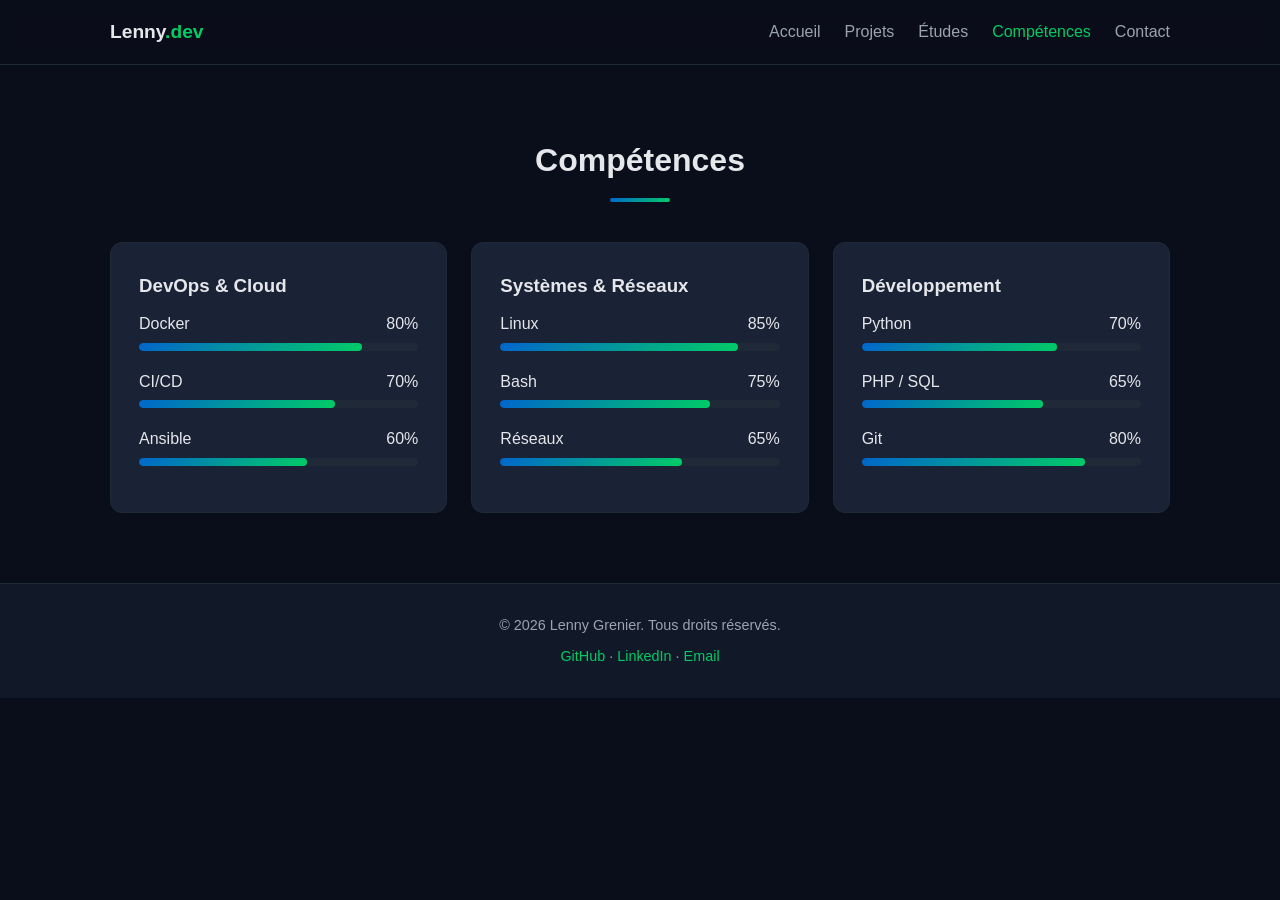
==== competences.html @ e181a486 "first push first push" ====
<!DOCTYPE html>
<html lang="fr">
<head>
  <meta charset="UTF-8">
  <meta name="viewport" content="width=device-width, initial-scale=1.0">
  <title>Compétences | Lenny Grenier</title>
  <link rel="stylesheet" href="/css/style.css">
</head>
<body>
  <div id="header"></div>

  <section>
    <div class="container">
      <h2 class="section-title">Compétences</h2>
      <div class="grid">

        <!-- ✏️ AJUSTE LES NIVEAUX (data-level = pourcentage) -->
        <div class="card">
          <h3>DevOps & Cloud</h3>
          <div class="skill">
            <div class="skill-head"><span>Docker</span><span>80%</span></div>
            <div class="bar"><div class="bar-fill" data-level="80"></div></div>
          </div>
          <div class="skill">
            <div class="skill-head"><span>CI/CD</span><span>70%</span></div>
            <div class="bar"><div class="bar-fill" data-level="70"></div></div>
          </div>
          <div class="skill">
            <div class="skill-head"><span>Ansible</span><span>60%</span></div>
            <div class="bar"><div class="bar-fill" data-level="60"></div></div>
          </div>
        </div>

        <div class="card">
          <h3>Systèmes & Réseaux</h3>
          <div class="skill">
            <div class="skill-head"><span>Linux</span><span>85%</span></div>
            <div class="bar"><div class="bar-fill" data-level="85"></div></div>
          </div>
          <div class="skill">
            <div class="skill-head"><span>Bash</span><span>75%</span></div>
            <div class="bar"><div class="bar-fill" data-level="75"></div></div>
          </div>
          <div class="skill">
            <div class="skill-head"><span>Réseaux</span><span>65%</span></div>
            <div class="bar"><div class="bar-fill" data-level="65"></div></div>
          </div>
        </div>

        <div class="card">
          <h3>Développement</h3>
          <div class="skill">
            <div class="skill-head"><span>Python</span><span>70%</span></div>
            <div class="bar"><div class="bar-fill" data-level="70"></div></div>
          </div>
          <div class="skill">
            <div class="skill-head"><span>PHP / SQL</span><span>65%</span></div>
            <div class="bar"><div class="bar-fill" data-level="65"></div></div>
          </div>
          <div class="skill">
            <div class="skill-head"><span>Git</span><span>80%</span></div>
            <div class="bar"><div class="bar-fill" data-level="80"></div></div>
          </div>
        </div>

      </div>
    </div>
  </section>

  <div id="footer"></div>
  <script src="/js/main.js"></script>
</body>
</html>
---- css/style.css ----
:root {
  --bg: #0a0e1a;
  --bg-secondary: #111827;
  --card: #1a2236;
  --text: #e5e7eb;
  --muted: #9ca3af;
  --blue: #0066cc;
  --green: #00cc66;
  --gradient: linear-gradient(135deg, #0066cc, #00cc66);
}

* { box-sizing: border-box; margin: 0; padding: 0; }
html { scroll-behavior: smooth; }

body {
  font-family: -apple-system, BlinkMacSystemFont, "Segoe UI", Roboto, Arial, sans-serif;
  background: var(--bg);
  color: var(--text);
  line-height: 1.6;
}

a { color: var(--green); text-decoration: none; }
a:hover { text-decoration: underline; }

.container { max-width: 1100px; margin: 0 auto; padding: 0 20px; }

/* Navbar */
nav {
  position: sticky; top: 0; z-index: 100;
  background: rgba(10, 14, 26, 0.9);
  backdrop-filter: blur(10px);
  border-bottom: 1px solid #1f2937;
}
nav .container {
  display: flex; justify-content: space-between; align-items: center;
  height: 64px;
}
.logo { font-weight: 700; font-size: 1.2rem; color: var(--text); }
.logo span { color: var(--green); }
.nav-links { display: flex; gap: 24px; list-style: none; }
.nav-links a { color: var(--muted); font-weight: 500; transition: color .2s; }
.nav-links a:hover, .nav-links a.active { color: var(--green); text-decoration: none; }
.burger { display: none; background: none; border: none; color: var(--text); font-size: 1.6rem; cursor: pointer; }

/* Hero */
.hero { padding: 100px 0 80px; text-align: center; }
.hero h1 { font-size: clamp(2rem, 6vw, 3.5rem); margin-bottom: 12px; }
.hero h1 span {
  background: var(--gradient);
  -webkit-background-clip: text; background-clip: text;
  -webkit-text-fill-color: transparent;
}
.hero .subtitle { font-size: 1.3rem; color: var(--muted); margin-bottom: 24px; }
.hero p.lead { max-width: 640px; margin: 0 auto 32px; color: var(--muted); }

/* Boutons */
.btn {
  display: inline-block; padding: 12px 28px; border-radius: 8px;
  font-weight: 600; transition: transform .2s, box-shadow .2s; border: none; cursor: pointer;
}
.btn-primary { background: var(--gradient); color: #fff; }
.btn-primary:hover { transform: translateY(-2px); box-shadow: 0 6px 20px rgba(0,204,102,.3); text-decoration: none; }
.btn-outline { border: 2px solid var(--green); color: var(--green); background: transparent; margin-left: 10px; }
.btn-outline:hover { background: var(--green); color: var(--bg); text-decoration: none; }

/* Sections */
section { padding: 70px 0; }
section.alt { background: var(--bg-secondary); }
.section-title { font-size: 2rem; margin-bottom: 40px; text-align: center; }
.section-title::after {
  content: ""; display: block; width: 60px; height: 4px;
  background: var(--gradient); margin: 12px auto 0; border-radius: 2px;
}

/* Grilles et cartes */
.grid { display: grid; grid-template-columns: repeat(auto-fit, minmax(300px, 1fr)); gap: 24px; }
.card {
  background: var(--card); border-radius: 12px; padding: 28px;
  border: 1px solid #1f2937; transition: transform .25s, border-color .25s;
}
.card:hover { transform: translateY(-5px); border-color: var(--green); }
.card h3 { margin-bottom: 10px; }
.card p { color: var(--muted); margin-bottom: 14px; }
.card .icon { font-size: 2rem; margin-bottom: 12px; }

.tags { display: flex; flex-wrap: wrap; gap: 8px; margin-top: 12px; }
.tag {
  background: rgba(0, 204, 102, .12); color: var(--green);
  padding: 4px 12px; border-radius: 20px; font-size: .8rem; font-weight: 500;
}

/* Timeline (études) */
.timeline { border-left: 3px solid var(--green); padding-left: 28px; max-width: 760px; margin: 0 auto; }
.timeline-item { position: relative; margin-bottom: 36px; }
.timeline-item::before {
  content: ""; position: absolute; left: -38px; top: 6px;
  width: 16px; height: 16px; background: var(--green); border-radius: 50%;
  border: 3px solid var(--bg);
}
.timeline-item .date { color: var(--green); font-weight: 600; font-size: .9rem; }
.timeline-item h3 { margin: 4px 0; }
.timeline-item p { color: var(--muted); }

/* Compétences */
.skill { margin-bottom: 18px; }
.skill-head { display: flex; justify-content: space-between; margin-bottom: 6px; font-weight: 500; }
.bar { height: 8px; background: #1f2937; border-radius: 4px; overflow: hidden; }
.bar-fill { height: 100%; background: var(--gradient); border-radius: 4px; width: 0; transition: width 1.2s ease; }

/* Contact */
.contact-grid { display: grid; grid-template-columns: repeat(auto-fit, minmax(240px, 1fr)); gap: 20px; }
.contact-card {
  background: var(--card); padding: 28px; border-radius: 12px; text-align: center;
  border: 1px solid #1f2937; transition: transform .25s, border-color .25s; color: var(--text);
}
.contact-card:hover { transform: translateY(-5px); border-color: var(--green); text-decoration: none; }
.contact-card .icon { font-size: 2.2rem; margin-bottom: 10px; }
.contact-card h4 { margin-bottom: 6px; }
.contact-card p { color: var(--muted); font-size: .9rem; word-break: break-all; }

.availability {
  max-width: 600px; margin: 50px auto 0; padding: 24px;
  background: rgba(0, 204, 102, .08); border: 1px solid var(--green);
  border-radius: 12px; text-align: center;
}

/* Footer */
footer {
  background: var(--bg-secondary); text-align: center; padding: 30px 0;
  color: var(--muted); border-top: 1px solid #1f2937; font-size: .9rem;
}

/* Responsive */
@media (max-width: 768px) {
  .burger { display: block; }
  .nav-links {
    display: none; position: absolute; top: 64px; left: 0; right: 0;
    flex-direction: column; background: var(--bg-secondary);
    padding: 20px; gap: 16px; border-bottom: 1px solid #1f2937;
  }
  .nav-links.open { display: flex; }
  .btn-outline { margin: 12px 0 0; }
}
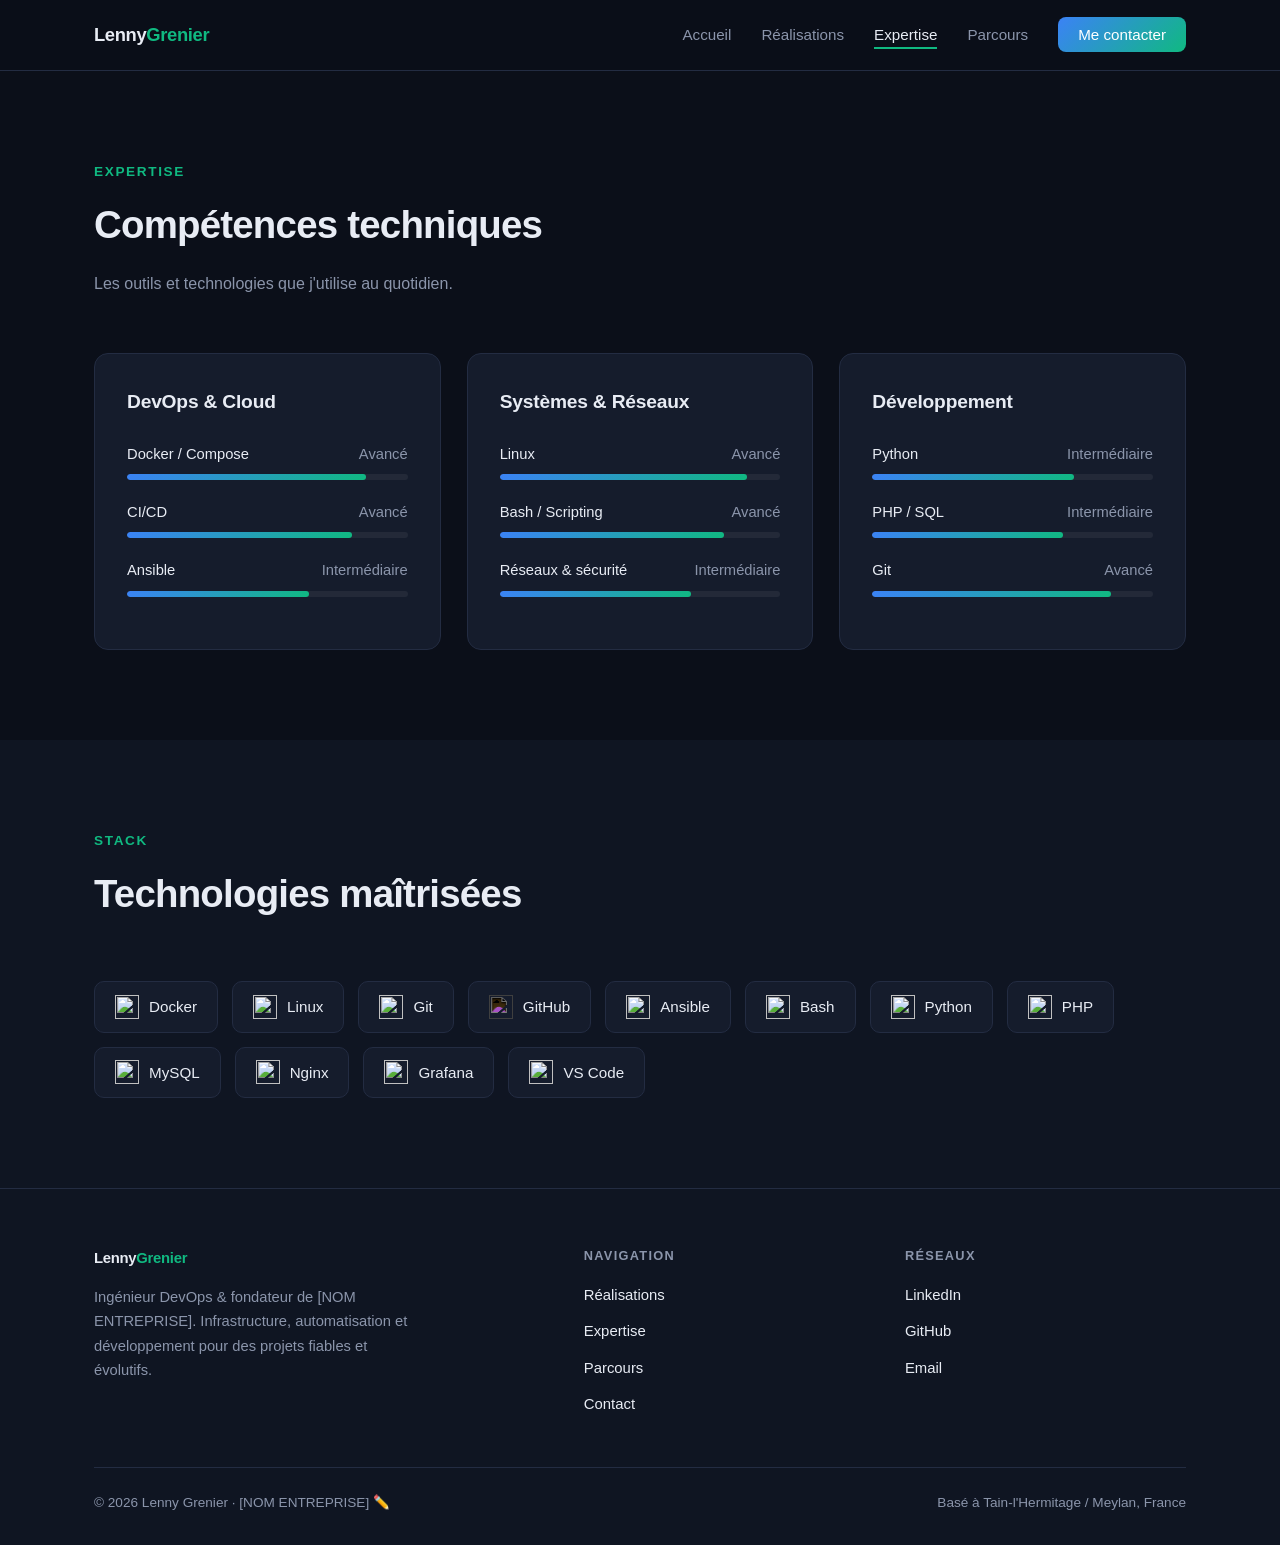
==== commit d1e45b9f: "modif" ====
--- a/competences.html
+++ b/competences.html
@@ -3,7 +3,8 @@
 <head>
   <meta charset="UTF-8">
   <meta name="viewport" content="width=device-width, initial-scale=1.0">
-  <title>Compétences | Lenny Grenier</title>
+  <title>Expertise | Lenny Grenier</title>
+  <meta name="description" content="Compétences techniques de Lenny Grenier : DevOps, systèmes Linux, réseaux, développement.">
   <link rel="stylesheet" href="/css/style.css">
 </head>
 <body>
@@ -11,58 +12,58 @@
 
   <section>
     <div class="container">
-      <h2 class="section-title">Compétences</h2>
+      <div class="section-head">
+        <p class="eyebrow">Expertise</p>
+        <h2>Compétences techniques</h2>
+        <p>Les outils et technologies que j'utilise au quotidien.</p>
+      </div>
+
       <div class="grid">
-
-        <!-- ✏️ AJUSTE LES NIVEAUX (data-level = pourcentage) -->
+        <!-- ✏️ AJUSTE LES NIVEAUX (data-level = %) -->
         <div class="card">
-          <h3>DevOps & Cloud</h3>
-          <div class="skill">
-            <div class="skill-head"><span>Docker</span><span>80%</span></div>
-            <div class="bar"><div class="bar-fill" data-level="80"></div></div>
-          </div>
-          <div class="skill">
-            <div class="skill-head"><span>CI/CD</span><span>70%</span></div>
-            <div class="bar"><div class="bar-fill" data-level="70"></div></div>
-          </div>
-          <div class="skill">
-            <div class="skill-head"><span>Ansible</span><span>60%</span></div>
-            <div class="bar"><div class="bar-fill" data-level="60"></div></div>
-          </div>
+          <h3 style="margin-bottom:24px">DevOps & Cloud</h3>
+          <div class="skill"><div class="skill-head"><span>Docker / Compose</span><span>Avancé</span></div><div class="bar"><div class="bar-fill" data-level="85"></div></div></div>
+          <div class="skill"><div class="skill-head"><span>CI/CD</span><span>Avancé</span></div><div class="bar"><div class="bar-fill" data-level="80"></div></div></div>
+          <div class="skill"><div class="skill-head"><span>Ansible</span><span>Intermédiaire</span></div><div class="bar"><div class="bar-fill" data-level="65"></div></div></div>
         </div>
 
         <div class="card">
-          <h3>Systèmes & Réseaux</h3>
-          <div class="skill">
-            <div class="skill-head"><span>Linux</span><span>85%</span></div>
-            <div class="bar"><div class="bar-fill" data-level="85"></div></div>
-          </div>
-          <div class="skill">
-            <div class="skill-head"><span>Bash</span><span>75%</span></div>
-            <div class="bar"><div class="bar-fill" data-level="75"></div></div>
-          </div>
-          <div class="skill">
-            <div class="skill-head"><span>Réseaux</span><span>65%</span></div>
-            <div class="bar"><div class="bar-fill" data-level="65"></div></div>
-          </div>
+          <h3 style="margin-bottom:24px">Systèmes & Réseaux</h3>
+          <div class="skill"><div class="skill-head"><span>Linux</span><span>Avancé</span></div><div class="bar"><div class="bar-fill" data-level="88"></div></div></div>
+          <div class="skill"><div class="skill-head"><span>Bash / Scripting</span><span>Avancé</span></div><div class="bar"><div class="bar-fill" data-level="80"></div></div></div>
+          <div class="skill"><div class="skill-head"><span>Réseaux & sécurité</span><span>Intermédiaire</span></div><div class="bar"><div class="bar-fill" data-level="68"></div></div></div>
         </div>
 
         <div class="card">
-          <h3>Développement</h3>
-          <div class="skill">
-            <div class="skill-head"><span>Python</span><span>70%</span></div>
-            <div class="bar"><div class="bar-fill" data-level="70"></div></div>
-          </div>
-          <div class="skill">
-            <div class="skill-head"><span>PHP / SQL</span><span>65%</span></div>
-            <div class="bar"><div class="bar-fill" data-level="65"></div></div>
-          </div>
-          <div class="skill">
-            <div class="skill-head"><span>Git</span><span>80%</span></div>
-            <div class="bar"><div class="bar-fill" data-level="80"></div></div>
-          </div>
+          <h3 style="margin-bottom:24px">Développement</h3>
+          <div class="skill"><div class="skill-head"><span>Python</span><span>Intermédiaire</span></div><div class="bar"><div class="bar-fill" data-level="72"></div></div></div>
+          <div class="skill"><div class="skill-head"><span>PHP / SQL</span><span>Intermédiaire</span></div><div class="bar"><div class="bar-fill" data-level="68"></div></div></div>
+          <div class="skill"><div class="skill-head"><span>Git</span><span>Avancé</span></div><div class="bar"><div class="bar-fill" data-level="85"></div></div></div>
         </div>
+      </div>
+    </div>
+  </section>
 
+  <!-- LOGOS TECHNOLOGIES (icônes CDN gratuites) -->
+  <section class="alt">
+    <div class="container">
+      <div class="section-head">
+        <p class="eyebrow">Stack</p>
+        <h2>Technologies maîtrisées</h2>
+      </div>
+      <div class="tech-wrap">
+        <div class="tech"><img src="https://cdn.jsdelivr.net/gh/devicons/devicon/icons/docker/docker-original.svg" alt="">Docker</div>
+        <div class="tech"><img src="https://cdn.jsdelivr.net/gh/devicons/devicon/icons/linux/linux-original.svg" alt="">Linux</div>
+        <div class="tech"><img src="https://cdn.jsdelivr.net/gh/devicons/devicon/icons/git/git-original.svg" alt="">Git</div>
+        <div class="tech"><img src="https://cdn.jsdelivr.net/gh/devicons/devicon/icons/github/github-original.svg" alt="" style="filter:invert(1)">GitHub</div>
+        <div class="tech"><img src="https://cdn.jsdelivr.net/gh/devicons/devicon/icons/ansible/ansible-original.svg" alt="">Ansible</div>
+        <div class="tech"><img src="https://cdn.jsdelivr.net/gh/devicons/devicon/icons/bash/bash-original.svg" alt="">Bash</div>
+        <div class="tech"><img src="https://cdn.jsdelivr.net/gh/devicons/devicon/icons/python/python-original.svg" alt="">Python</div>
+        <div class="tech"><img src="https://cdn.jsdelivr.net/gh/devicons/devicon/icons/php/php-original.svg" alt="">PHP</div>
+        <div class="tech"><img src="https://cdn.jsdelivr.net/gh/devicons/devicon/icons/mysql/mysql-original.svg" alt="">MySQL</div>
+        <div class="tech"><img src="https://cdn.jsdelivr.net/gh/devicons/devicon/icons/nginx/nginx-original.svg" alt="">Nginx</div>
+        <div class="tech"><img src="https://cdn.jsdelivr.net/gh/devicons/devicon/icons/grafana/grafana-original.svg" alt="">Grafana</div>
+        <div class="tech"><img src="https://cdn.jsdelivr.net/gh/devicons/devicon/icons/vscode/vscode-original.svg" alt="">VS Code</div>
       </div>
     </div>
   </section>
--- a/css/style.css
+++ b/css/style.css
@@ -1,143 +1,238 @@
 :root {
-  --bg: #0a0e1a;
-  --bg-secondary: #111827;
-  --card: #1a2236;
-  --text: #e5e7eb;
-  --muted: #9ca3af;
-  --blue: #0066cc;
-  --green: #00cc66;
-  --gradient: linear-gradient(135deg, #0066cc, #00cc66);
+  --bg: #0b0f19;
+  --bg-alt: #0f1522;
+  --card: #151c2c;
+  --border: #232c42;
+  --text: #e8ecf4;
+  --muted: #8b95ab;
+  --accent: #3b82f6;
+  --accent-2: #10b981;
+  --gradient: linear-gradient(135deg, #3b82f6, #10b981);
+  --radius: 14px;
+  --shadow: 0 10px 40px rgba(0, 0, 0, .35);
 }
 
 * { box-sizing: border-box; margin: 0; padding: 0; }
 html { scroll-behavior: smooth; }
 
 body {
-  font-family: -apple-system, BlinkMacSystemFont, "Segoe UI", Roboto, Arial, sans-serif;
+  font-family: "Inter", -apple-system, BlinkMacSystemFont, "Segoe UI", Roboto, sans-serif;
   background: var(--bg);
   color: var(--text);
-  line-height: 1.6;
-}
-
-a { color: var(--green); text-decoration: none; }
-a:hover { text-decoration: underline; }
-
-.container { max-width: 1100px; margin: 0 auto; padding: 0 20px; }
-
-/* Navbar */
+  line-height: 1.65;
+  -webkit-font-smoothing: antialiased;
+}
+
+img { max-width: 100%; display: block; }
+a { color: var(--accent); text-decoration: none; transition: color .2s; }
+a:hover { color: var(--accent-2); }
+
+.container { max-width: 1140px; margin: 0 auto; padding: 0 24px; }
+section { padding: 90px 0; }
+section.alt { background: var(--bg-alt); }
+
+/* ---------- Navbar ---------- */
 nav {
   position: sticky; top: 0; z-index: 100;
-  background: rgba(10, 14, 26, 0.9);
-  backdrop-filter: blur(10px);
-  border-bottom: 1px solid #1f2937;
-}
-nav .container {
-  display: flex; justify-content: space-between; align-items: center;
-  height: 64px;
-}
-.logo { font-weight: 700; font-size: 1.2rem; color: var(--text); }
-.logo span { color: var(--green); }
-.nav-links { display: flex; gap: 24px; list-style: none; }
-.nav-links a { color: var(--muted); font-weight: 500; transition: color .2s; }
-.nav-links a:hover, .nav-links a.active { color: var(--green); text-decoration: none; }
+  background: rgba(11, 15, 25, .85);
+  backdrop-filter: blur(14px);
+  border-bottom: 1px solid var(--border);
+}
+nav .container { display: flex; justify-content: space-between; align-items: center; height: 70px; }
+.logo { font-weight: 800; font-size: 1.15rem; color: var(--text); letter-spacing: -.02em; }
+.logo span { color: var(--accent-2); }
+.nav-links { display: flex; align-items: center; gap: 30px; list-style: none; }
+.nav-links a { color: var(--muted); font-size: .95rem; font-weight: 500; }
+.nav-links a:hover, .nav-links a.active { color: var(--text); }
+.nav-links a.active { border-bottom: 2px solid var(--accent-2); padding-bottom: 4px; }
+.nav-cta {
+  background: var(--gradient); color: #fff !important;
+  padding: 9px 20px; border-radius: 8px; font-weight: 600;
+  border-bottom: none !important;
+}
 .burger { display: none; background: none; border: none; color: var(--text); font-size: 1.6rem; cursor: pointer; }
 
-/* Hero */
-.hero { padding: 100px 0 80px; text-align: center; }
-.hero h1 { font-size: clamp(2rem, 6vw, 3.5rem); margin-bottom: 12px; }
-.hero h1 span {
-  background: var(--gradient);
-  -webkit-background-clip: text; background-clip: text;
-  -webkit-text-fill-color: transparent;
-}
-.hero .subtitle { font-size: 1.3rem; color: var(--muted); margin-bottom: 24px; }
-.hero p.lead { max-width: 640px; margin: 0 auto 32px; color: var(--muted); }
-
-/* Boutons */
+/* ---------- Hero ---------- */
+.hero { padding: 110px 0 90px; }
+.hero-grid { display: grid; grid-template-columns: 1.3fr 1fr; gap: 60px; align-items: center; }
+.badge {
+  display: inline-flex; align-items: center; gap: 8px;
+  padding: 7px 16px; border-radius: 999px;
+  background: rgba(16, 185, 129, .1); border: 1px solid rgba(16, 185, 129, .3);
+  color: var(--accent-2); font-size: .85rem; font-weight: 600; margin-bottom: 24px;
+}
+.badge::before { content: ""; width: 8px; height: 8px; border-radius: 50%; background: var(--accent-2); animation: pulse 2s infinite; }
+@keyframes pulse { 0%, 100% { opacity: 1; } 50% { opacity: .35; } }
+
+.hero h1 { font-size: clamp(2.2rem, 5vw, 3.6rem); line-height: 1.1; letter-spacing: -.03em; margin-bottom: 20px; }
+.hero h1 span { background: var(--gradient); -webkit-background-clip: text; background-clip: text; -webkit-text-fill-color: transparent; }
+.hero .lead { font-size: 1.15rem; color: var(--muted); max-width: 560px; margin-bottom: 36px; }
+.hero-actions { display: flex; gap: 14px; flex-wrap: wrap; }
+
+.hero-photo { position: relative; }
+.hero-photo::before {
+  content: ""; position: absolute; inset: -14px;
+  background: var(--gradient); border-radius: 24px; opacity: .25; filter: blur(30px);
+}
+.photo-frame {
+  position: relative; aspect-ratio: 1 / 1; border-radius: 22px; overflow: hidden;
+  border: 1px solid var(--border); box-shadow: var(--shadow);
+  background: linear-gradient(135deg, #1a2540, #0f1a30);
+}
+.photo-frame img { width: 100%; height: 100%; object-fit: cover; }
+
+/* ---------- Boutons ---------- */
 .btn {
-  display: inline-block; padding: 12px 28px; border-radius: 8px;
-  font-weight: 600; transition: transform .2s, box-shadow .2s; border: none; cursor: pointer;
+  display: inline-block; padding: 13px 28px; border-radius: 10px;
+  font-weight: 600; font-size: .95rem; cursor: pointer; border: none;
+  transition: transform .2s, box-shadow .2s, background .2s;
 }
 .btn-primary { background: var(--gradient); color: #fff; }
-.btn-primary:hover { transform: translateY(-2px); box-shadow: 0 6px 20px rgba(0,204,102,.3); text-decoration: none; }
-.btn-outline { border: 2px solid var(--green); color: var(--green); background: transparent; margin-left: 10px; }
-.btn-outline:hover { background: var(--green); color: var(--bg); text-decoration: none; }
-
-/* Sections */
-section { padding: 70px 0; }
-section.alt { background: var(--bg-secondary); }
-.section-title { font-size: 2rem; margin-bottom: 40px; text-align: center; }
-.section-title::after {
-  content: ""; display: block; width: 60px; height: 4px;
-  background: var(--gradient); margin: 12px auto 0; border-radius: 2px;
-}
-
-/* Grilles et cartes */
-.grid { display: grid; grid-template-columns: repeat(auto-fit, minmax(300px, 1fr)); gap: 24px; }
+.btn-primary:hover { transform: translateY(-2px); box-shadow: 0 8px 28px rgba(59, 130, 246, .35); color: #fff; }
+.btn-outline { background: transparent; color: var(--text); border: 1px solid var(--border); }
+.btn-outline:hover { border-color: var(--accent-2); color: var(--accent-2); }
+
+/* ---------- Chiffres clés ---------- */
+.stats { padding: 0 0 80px; }
+.stats-grid {
+  display: grid; grid-template-columns: repeat(4, 1fr); gap: 1px;
+  background: var(--border); border: 1px solid var(--border);
+  border-radius: var(--radius); overflow: hidden;
+}
+.stat { background: var(--card); padding: 32px 20px; text-align: center; }
+.stat .num { font-size: 2.2rem; font-weight: 800; background: var(--gradient); -webkit-background-clip: text; background-clip: text; -webkit-text-fill-color: transparent; }
+.stat .label { color: var(--muted); font-size: .9rem; margin-top: 4px; }
+
+/* ---------- Titres de section ---------- */
+.section-head { margin-bottom: 56px; max-width: 640px; }
+.section-head .eyebrow { color: var(--accent-2); font-size: .85rem; font-weight: 700; letter-spacing: .12em; text-transform: uppercase; margin-bottom: 10px; }
+.section-head h2 { font-size: clamp(1.8rem, 4vw, 2.4rem); letter-spacing: -.02em; margin-bottom: 14px; }
+.section-head p { color: var(--muted); }
+
+/* ---------- Grilles & cartes ---------- */
+.grid { display: grid; grid-template-columns: repeat(auto-fit, minmax(300px, 1fr)); gap: 26px; }
 .card {
-  background: var(--card); border-radius: 12px; padding: 28px;
-  border: 1px solid #1f2937; transition: transform .25s, border-color .25s;
-}
-.card:hover { transform: translateY(-5px); border-color: var(--green); }
-.card h3 { margin-bottom: 10px; }
-.card p { color: var(--muted); margin-bottom: 14px; }
-.card .icon { font-size: 2rem; margin-bottom: 12px; }
-
-.tags { display: flex; flex-wrap: wrap; gap: 8px; margin-top: 12px; }
+  background: var(--card); border: 1px solid var(--border);
+  border-radius: var(--radius); padding: 32px;
+  transition: transform .25s, border-color .25s, box-shadow .25s;
+}
+.card:hover { transform: translateY(-5px); border-color: rgba(16, 185, 129, .5); box-shadow: var(--shadow); }
+.card .icon {
+  width: 52px; height: 52px; display: grid; place-items: center;
+  font-size: 1.5rem; border-radius: 12px; margin-bottom: 20px;
+  background: rgba(59, 130, 246, .1); border: 1px solid rgba(59, 130, 246, .25);
+}
+.card h3 { font-size: 1.2rem; margin-bottom: 10px; letter-spacing: -.01em; }
+.card p { color: var(--muted); font-size: .96rem; }
+
+/* ---------- Cartes projets ---------- */
+.project { padding: 0; overflow: hidden; display: flex; flex-direction: column; }
+.project-img {
+  aspect-ratio: 16 / 9; overflow: hidden;
+  background: linear-gradient(135deg, #16223d, #0e2a28);
+}
+.project-img img { width: 100%; height: 100%; object-fit: cover; transition: transform .5s; }
+.project:hover .project-img img { transform: scale(1.05); }
+.project-body { padding: 26px 28px 30px; display: flex; flex-direction: column; flex: 1; }
+.project-meta { color: var(--accent-2); font-size: .8rem; font-weight: 700; letter-spacing: .08em; text-transform: uppercase; margin-bottom: 8px; }
+.project-body h3 { margin-bottom: 10px; }
+.project-body .tags { margin-top: auto; padding-top: 18px; }
+.project-link { display: inline-block; margin-top: 16px; font-weight: 600; font-size: .92rem; }
+
+.tags { display: flex; flex-wrap: wrap; gap: 8px; }
 .tag {
-  background: rgba(0, 204, 102, .12); color: var(--green);
-  padding: 4px 12px; border-radius: 20px; font-size: .8rem; font-weight: 500;
-}
-
-/* Timeline (études) */
-.timeline { border-left: 3px solid var(--green); padding-left: 28px; max-width: 760px; margin: 0 auto; }
-.timeline-item { position: relative; margin-bottom: 36px; }
+  background: rgba(255, 255, 255, .04); border: 1px solid var(--border);
+  color: var(--muted); padding: 4px 12px; border-radius: 6px; font-size: .78rem; font-weight: 500;
+}
+
+/* ---------- À propos ---------- */
+.about-grid { display: grid; grid-template-columns: 1fr 1.4fr; gap: 60px; align-items: center; }
+.about-text p { color: var(--muted); margin-bottom: 16px; }
+.about-text p strong { color: var(--text); }
+.checklist { list-style: none; margin-top: 20px; }
+.checklist li { padding: 7px 0 7px 30px; position: relative; color: var(--text); }
+.checklist li::before { content: "✓"; position: absolute; left: 0; color: var(--accent-2); font-weight: 800; }
+
+/* ---------- Technologies ---------- */
+.tech-wrap { display: flex; flex-wrap: wrap; gap: 14px; }
+.tech {
+  display: flex; align-items: center; gap: 10px;
+  background: var(--card); border: 1px solid var(--border);
+  padding: 12px 20px; border-radius: 10px; font-weight: 500; font-size: .95rem;
+  transition: border-color .2s, transform .2s;
+}
+.tech:hover { border-color: var(--accent-2); transform: translateY(-2px); }
+.tech img { width: 24px; height: 24px; }
+
+/* ---------- Compétences (barres) ---------- */
+.skill { margin-bottom: 20px; }
+.skill-head { display: flex; justify-content: space-between; font-size: .92rem; margin-bottom: 8px; }
+.skill-head span:last-child { color: var(--muted); }
+.bar { height: 6px; background: rgba(255, 255, 255, .06); border-radius: 99px; overflow: hidden; }
+.bar-fill { height: 100%; width: 0; background: var(--gradient); border-radius: 99px; transition: width 1.2s cubic-bezier(.22, 1, .36, 1); }
+
+/* ---------- Timeline ---------- */
+.timeline { position: relative; max-width: 780px; padding-left: 36px; }
+.timeline::before { content: ""; position: absolute; left: 6px; top: 8px; bottom: 8px; width: 2px; background: var(--border); }
+.timeline-item { position: relative; margin-bottom: 40px; }
 .timeline-item::before {
-  content: ""; position: absolute; left: -38px; top: 6px;
-  width: 16px; height: 16px; background: var(--green); border-radius: 50%;
-  border: 3px solid var(--bg);
-}
-.timeline-item .date { color: var(--green); font-weight: 600; font-size: .9rem; }
-.timeline-item h3 { margin: 4px 0; }
+  content: ""; position: absolute; left: -36px; top: 8px; width: 14px; height: 14px;
+  border-radius: 50%; background: var(--bg); border: 3px solid var(--accent-2);
+}
+.timeline-item .date { color: var(--accent-2); font-size: .85rem; font-weight: 700; letter-spacing: .06em; }
+.timeline-item h3 { margin: 6px 0 4px; font-size: 1.2rem; }
+.timeline-item .org { color: var(--muted); font-size: .92rem; margin-bottom: 8px; }
 .timeline-item p { color: var(--muted); }
 
-/* Compétences */
-.skill { margin-bottom: 18px; }
-.skill-head { display: flex; justify-content: space-between; margin-bottom: 6px; font-weight: 500; }
-.bar { height: 8px; background: #1f2937; border-radius: 4px; overflow: hidden; }
-.bar-fill { height: 100%; background: var(--gradient); border-radius: 4px; width: 0; transition: width 1.2s ease; }
-
-/* Contact */
-.contact-grid { display: grid; grid-template-columns: repeat(auto-fit, minmax(240px, 1fr)); gap: 20px; }
+/* ---------- Contact ---------- */
+.contact-grid { display: grid; grid-template-columns: repeat(auto-fit, minmax(240px, 1fr)); gap: 22px; }
 .contact-card {
-  background: var(--card); padding: 28px; border-radius: 12px; text-align: center;
-  border: 1px solid #1f2937; transition: transform .25s, border-color .25s; color: var(--text);
-}
-.contact-card:hover { transform: translateY(-5px); border-color: var(--green); text-decoration: none; }
-.contact-card .icon { font-size: 2.2rem; margin-bottom: 10px; }
-.contact-card h4 { margin-bottom: 6px; }
-.contact-card p { color: var(--muted); font-size: .9rem; word-break: break-all; }
-
-.availability {
-  max-width: 600px; margin: 50px auto 0; padding: 24px;
-  background: rgba(0, 204, 102, .08); border: 1px solid var(--green);
-  border-radius: 12px; text-align: center;
-}
-
-/* Footer */
-footer {
-  background: var(--bg-secondary); text-align: center; padding: 30px 0;
-  color: var(--muted); border-top: 1px solid #1f2937; font-size: .9rem;
-}
-
-/* Responsive */
+  display: block; background: var(--card); border: 1px solid var(--border);
+  border-radius: var(--radius); padding: 30px; color: var(--text);
+  transition: transform .25s, border-color .25s;
+}
+.contact-card:hover { transform: translateY(-4px); border-color: var(--accent-2); color: var(--text); }
+.contact-card .icon { font-size: 1.8rem; margin-bottom: 14px; }
+.contact-card h4 { margin-bottom: 4px; }
+.contact-card p { color: var(--muted); font-size: .9rem; word-break: break-word; }
+
+.cta-band {
+  margin-top: 60px; padding: 48px 40px; text-align: center;
+  background: linear-gradient(135deg, rgba(59, 130, 246, .12), rgba(16, 185, 129, .12));
+  border: 1px solid var(--border); border-radius: var(--radius);
+}
+.cta-band h3 { font-size: 1.5rem; margin-bottom: 10px; }
+.cta-band p { color: var(--muted); margin-bottom: 24px; }
+
+/* ---------- Footer ---------- */
+footer { border-top: 1px solid var(--border); padding: 56px 0 30px; background: var(--bg-alt); }
+.footer-grid { display: grid; grid-template-columns: 1.6fr 1fr 1fr; gap: 40px; margin-bottom: 40px; }
+.footer-grid h5 { font-size: .8rem; letter-spacing: .1em; text-transform: uppercase; color: var(--muted); margin-bottom: 16px; }
+.footer-grid p { color: var(--muted); font-size: .92rem; max-width: 320px; }
+.footer-grid ul { list-style: none; }
+.footer-grid li { margin-bottom: 10px; }
+.footer-grid a { color: var(--text); font-size: .93rem; }
+.footer-grid a:hover { color: var(--accent-2); }
+.footer-bottom {
+  border-top: 1px solid var(--border); padding-top: 24px;
+  display: flex; justify-content: space-between; flex-wrap: wrap; gap: 10px;
+  color: var(--muted); font-size: .85rem;
+}
+
+/* ---------- Responsive ---------- */
+@media (max-width: 900px) {
+  .hero-grid, .about-grid { grid-template-columns: 1fr; gap: 40px; }
+  .hero-photo { max-width: 360px; order: -1; }
+  .stats-grid { grid-template-columns: repeat(2, 1fr); }
+  .footer-grid { grid-template-columns: 1fr; }
+}
 @media (max-width: 768px) {
+  section { padding: 64px 0; }
   .burger { display: block; }
   .nav-links {
-    display: none; position: absolute; top: 64px; left: 0; right: 0;
-    flex-direction: column; background: var(--bg-secondary);
-    padding: 20px; gap: 16px; border-bottom: 1px solid #1f2937;
+    display: none; position: absolute; top: 70px; left: 0; right: 0;
+    flex-direction: column; align-items: flex-start; gap: 18px;
+    background: var(--bg); border-bottom: 1px solid var(--border); padding: 24px;
   }
   .nav-links.open { display: flex; }
-  .btn-outline { margin: 12px 0 0; }
 }
